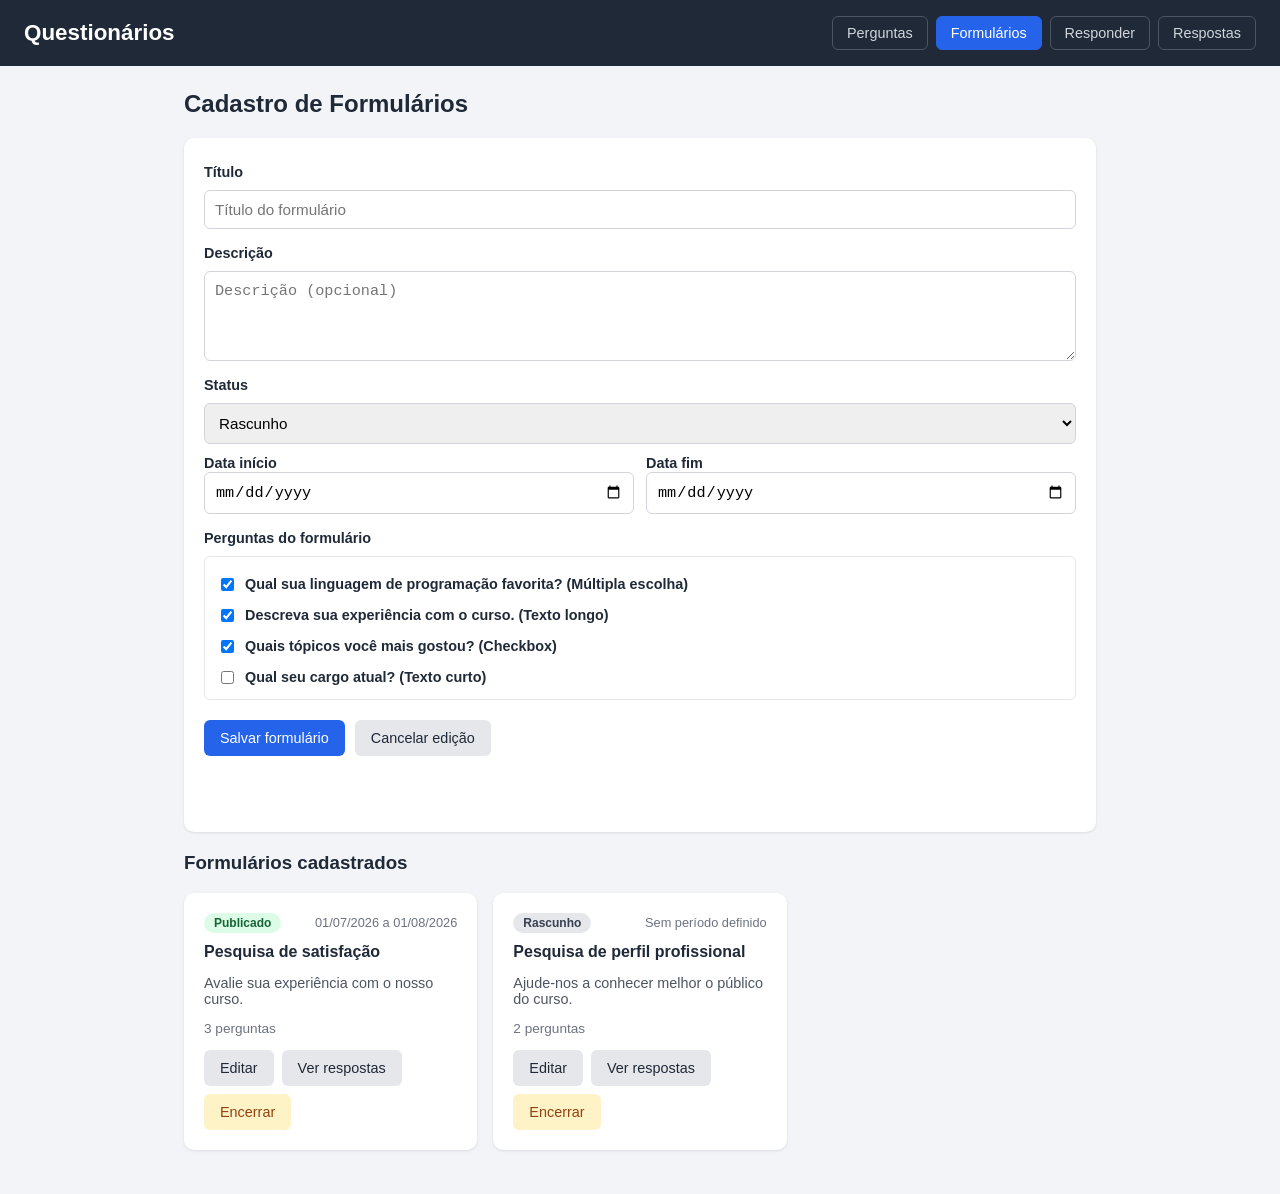
==== pages/formularios.html @ 93d02046 "Adicionando funcionalidades da página de perguntas" ====
<!DOCTYPE html>
<html lang="pt-br">
<head>
  <meta charset="UTF-8">
  <meta name="viewport" content="width=device-width, initial-scale=1.0">
  <title>Sistema de Cadastro de Questionários</title>
  <link rel="stylesheet" href="/style/style.css">
</head>
<body>

  <header class="topbar">
    <h1>Questionários</h1>
    <nav class="tabs">
      <a class="tab-btn" href="/pages/perguntas.html">Perguntas</a>
      <a class="tab-btn active" href="/pages/formularios.html">Formulários</a>
      <a class="tab-btn" href="/pages/responder.html">Responder</a>
      <a class="tab-btn" href="/pages/respostas.html">Respostas</a>
    </nav>
  </header>

  <main>

    <!-- ===================== PÁGINA: FORMULÁRIOS ===================== -->
    <section id="page-formularios" class="page active">
      <h2>Cadastro de Formulários</h2>

      <form id="form-formulario" class="card form-card">
        <input type="hidden" id="formulario-id">

        <label for="formulario-titulo">Título</label>
        <input type="text" id="formulario-titulo" placeholder="Título do formulário" required>

        <label for="formulario-descricao">Descrição</label>
        <textarea id="formulario-descricao" placeholder="Descrição (opcional)"></textarea>

        <label for="formulario-status">Status</label>
        <select id="formulario-status">
          <option value="rascunho">Rascunho</option>
          <option value="publicado">Publicado</option>
          <option value="encerrado">Encerrado</option>
        </select>

        <div class="grid-2">
          <div>
            <label for="formulario-data-inicio">Data início</label>
            <input type="date" id="formulario-data-inicio">
          </div>
          <div>
            <label for="formulario-data-fim">Data fim</label>
            <input type="date" id="formulario-data-fim">
          </div>
        </div>

        <label>Perguntas do formulário</label>
        <div id="lista-perguntas-checkbox" class="lista-perguntas-checkbox">
          <label class="checkbox-label">
            <input type="checkbox" class="formulario-pergunta-checkbox" value="1" checked>
            Qual sua linguagem de programação favorita? (Múltipla escolha)
          </label>
          <label class="checkbox-label">
            <input type="checkbox" class="formulario-pergunta-checkbox" value="2" checked>
            Descreva sua experiência com o curso. (Texto longo)
          </label>
          <label class="checkbox-label">
            <input type="checkbox" class="formulario-pergunta-checkbox" value="3" checked>
            Quais tópicos você mais gostou? (Checkbox)
          </label>
          <label class="checkbox-label">
            <input type="checkbox" class="formulario-pergunta-checkbox" value="4">
            Qual seu cargo atual? (Texto curto)
          </label>
        </div>

        <div class="form-actions">
          <button type="submit" class="btn btn-primary">Salvar formulário</button>
          <button type="button" id="btn-cancelar-formulario" class="btn btn-secondary">Cancelar edição</button>
        </div>
        <p id="formulario-erro" class="mensagem-erro"></p>
      </form>

      <h3>Formulários cadastrados</h3>
      <div id="lista-formularios" class="cards-grid">

        <article class="card formulario-card" data-id="1">
          <div class="card-header">
            <span class="badge badge-status badge-publicado">Publicado</span>
            <span class="formulario-periodo">01/07/2026 a 01/08/2026</span>
          </div>
          <h4 class="formulario-titulo">Pesquisa de satisfação</h4>
          <p class="formulario-descricao">Avalie sua experiência com o nosso curso.</p>
          <p class="formulario-qtd-perguntas">3 perguntas</p>
          <div class="card-actions">
            <button class="btn btn-secondary btn-editar-formulario">Editar</button>
            <button class="btn btn-secondary btn-ver-respostas">Ver respostas</button>
            <button class="btn btn-warning btn-encerrar-formulario">Encerrar</button>
          </div>
        </article>

        <article class="card formulario-card" data-id="2">
          <div class="card-header">
            <span class="badge badge-status badge-rascunho">Rascunho</span>
            <span class="formulario-periodo">Sem período definido</span>
          </div>
          <h4 class="formulario-titulo">Pesquisa de perfil profissional</h4>
          <p class="formulario-descricao">Ajude-nos a conhecer melhor o público do curso.</p>
          <p class="formulario-qtd-perguntas">2 perguntas</p>
          <div class="card-actions">
            <button class="btn btn-secondary btn-editar-formulario">Editar</button>
            <button class="btn btn-secondary btn-ver-respostas">Ver respostas</button>
            <button class="btn btn-warning btn-encerrar-formulario">Encerrar</button>
          </div>
        </article>

      </div>
    </section>

  </main>

  <script src="/js/formularios.js"></script>
</body>
</html>
---- style/style.css ----
* {
  box-sizing: border-box;
}

body {
  margin: 0;
  font-family: "Segoe UI", Arial, sans-serif;
  background-color: #f2f4f7;
  color: #1f2937;
}

a {
    text-decoration: none;
}

.topbar {
  background-color: #1f2937;
  color: #fff;
  padding: 16px 24px;
  display: flex;
  align-items: center;
  justify-content: space-between;
  flex-wrap: wrap;
  gap: 12px;
}

.topbar h1 {
  margin: 0;
  font-size: 1.4rem;
}

.tabs {
  display: flex;
  gap: 8px;
  flex-wrap: wrap;
}

.tab-btn {
  background: transparent;
  border: 1px solid #4b5563;
  color: #d1d5db;
  padding: 8px 14px;
  border-radius: 6px;
  cursor: pointer;
  font-size: 0.9rem;
}

.tab-btn:hover {
  background-color: #374151;
}

.tab-btn.active {
  background-color: #2563eb;
  border-color: #2563eb;
  color: #fff;
}

main {
  max-width: 960px;
  margin: 0 auto;
  padding: 24px;
}

.page {
  display: none;
}

.page.active {
  display: block;
}

h2 {
  margin-top: 0;
}

.card {
  background-color: #fff;
  border-radius: 10px;
  padding: 20px;
  margin-bottom: 20px;
  box-shadow: 0 1px 3px rgba(0, 0, 0, 0.1);
}

.form-card {
  display: flex;
  flex-direction: column;
  gap: 10px;
}

.form-card label {
  font-weight: 600;
  font-size: 0.9rem;
  margin-top: 6px;
}

.form-card input[type="text"],
.form-card input[type="email"],
.form-card input[type="date"],
.form-card select,
.form-card textarea {
  padding: 10px;
  border: 1px solid #d1d5db;
  border-radius: 6px;
  font-size: 0.95rem;
  width: 100%;
}

.form-card textarea {
  min-height: 90px;
  resize: vertical;
}

.checkbox-label,
.radio-label {
  display: flex;
  align-items: center;
  gap: 8px;
  font-weight: 400;
  margin-top: 4px;
}

.grid-2 {
  display: grid;
  grid-template-columns: 1fr 1fr;
  gap: 12px;
}

.alternativas-wrapper {
  border-top: 1px dashed #d1d5db;
  padding-top: 10px;
  margin-top: 10px;
}

.lista-alternativas {
  display: flex;
  flex-direction: column;
  gap: 8px;
  margin-bottom: 8px;
}

.alternativa-item {
  display: flex;
  gap: 8px;
}

.alternativa-item .alternativa-input {
  flex: 1;
  padding: 8px;
  border: 1px solid #d1d5db;
  border-radius: 6px;
}

.lista-perguntas-checkbox {
  display: flex;
  flex-direction: column;
  gap: 6px;
  border: 1px solid #e5e7eb;
  border-radius: 6px;
  padding: 12px;
}

.form-actions {
  display: flex;
  gap: 10px;
  margin-top: 10px;
}

.btn {
  border: none;
  border-radius: 6px;
  padding: 10px 16px;
  font-size: 0.9rem;
  cursor: pointer;
}

.btn-primary {
  background-color: #2563eb;
  color: #fff;
}

.btn-primary:hover {
  background-color: #1d4ed8;
}

.btn-secondary {
  background-color: #e5e7eb;
  color: #1f2937;
}

.btn-secondary:hover {
  background-color: #d1d5db;
}

.btn-danger {
  background-color: #fee2e2;
  color: #b91c1c;
}

.btn-danger:hover {
  background-color: #fecaca;
}

.btn-warning {
  background-color: #fef3c7;
  color: #92400e;
}

.btn-warning:hover {
  background-color: #fde68a;
}

.mensagem-erro {
  color: #b91c1c;
  font-size: 0.9rem;
  min-height: 1.2em;
}

.mensagem-sucesso {
  color: #15803d;
  font-size: 0.9rem;
  min-height: 1.2em;
}

.mensagem-info {
  color: #1d4ed8;
  font-size: 0.85rem;
  margin: 0;
}

.cards-grid {
  display: grid;
  grid-template-columns: repeat(auto-fill, minmax(260px, 1fr));
  gap: 16px;
}

.card-header {
  display: flex;
  justify-content: space-between;
  align-items: center;
  flex-wrap: wrap;
  gap: 6px;
  margin-bottom: 10px;
}

.badge {
  display: inline-block;
  font-size: 0.75rem;
  font-weight: 600;
  padding: 3px 10px;
  border-radius: 999px;
  background-color: #e0e7ff;
  color: #3730a3;
}

.badge-obrigatoria {
  background-color: #fee2e2;
  color: #b91c1c;
}

.badge-opcional {
  background-color: #e5e7eb;
  color: #374151;
}

.badge-status {
  text-transform: capitalize;
}

.badge-publicado {
  background-color: #dcfce7;
  color: #166534;
}

.badge-rascunho {
  background-color: #e5e7eb;
  color: #374151;
}

.badge-encerrado {
  background-color: #fee2e2;
  color: #b91c1c;
}

.pergunta-enunciado {
  font-weight: 600;
  margin: 6px 0;
}

.chips-list {
  list-style: none;
  display: flex;
  flex-wrap: wrap;
  gap: 6px;
  padding: 0;
  margin: 8px 0;
}

.chip {
  background-color: #f3f4f6;
  border: 1px solid #e5e7eb;
  border-radius: 6px;
  padding: 4px 10px;
  font-size: 0.85rem;
}

.card-actions {
  display: flex;
  gap: 8px;
  flex-wrap: wrap;
  margin-top: 12px;
}

.formulario-titulo {
  margin: 4px 0;
}

.formulario-descricao {
  color: #4b5563;
  font-size: 0.9rem;
}

.formulario-qtd-perguntas {
  font-size: 0.85rem;
  color: #6b7280;
}

.formulario-periodo {
  font-size: 0.8rem;
  color: #6b7280;
}

.formulario-cabecalho {
  margin-bottom: 10px;
}

.formulario-cabecalho p {
  color: #4b5563;
}

.perguntas-responder {
  display: flex;
  flex-direction: column;
  gap: 16px;
}

.pergunta-resposta-item {
  border: 1px solid #e5e7eb;
  border-radius: 8px;
  padding: 14px;
}

.pergunta-resposta-item legend {
  font-weight: 600;
  padding: 0 4px;
}

.pergunta-resposta-item input[type="text"],
.pergunta-resposta-item textarea {
  width: 100%;
  padding: 8px;
  border: 1px solid #d1d5db;
  border-radius: 6px;
  margin-top: 6px;
}

.obrigatoria-marcador {
  color: #b91c1c;
}

.resposta-nome {
  font-weight: 700;
}

.resposta-email {
  color: #6b7280;
  font-size: 0.85rem;
}

.resposta-data {
  font-size: 0.8rem;
  color: #6b7280;
  margin: 4px 0 10px;
}

.resposta-detalhes {
  list-style: none;
  padding: 0;
  margin: 0;
  display: flex;
  flex-direction: column;
  gap: 6px;
  font-size: 0.9rem;
}
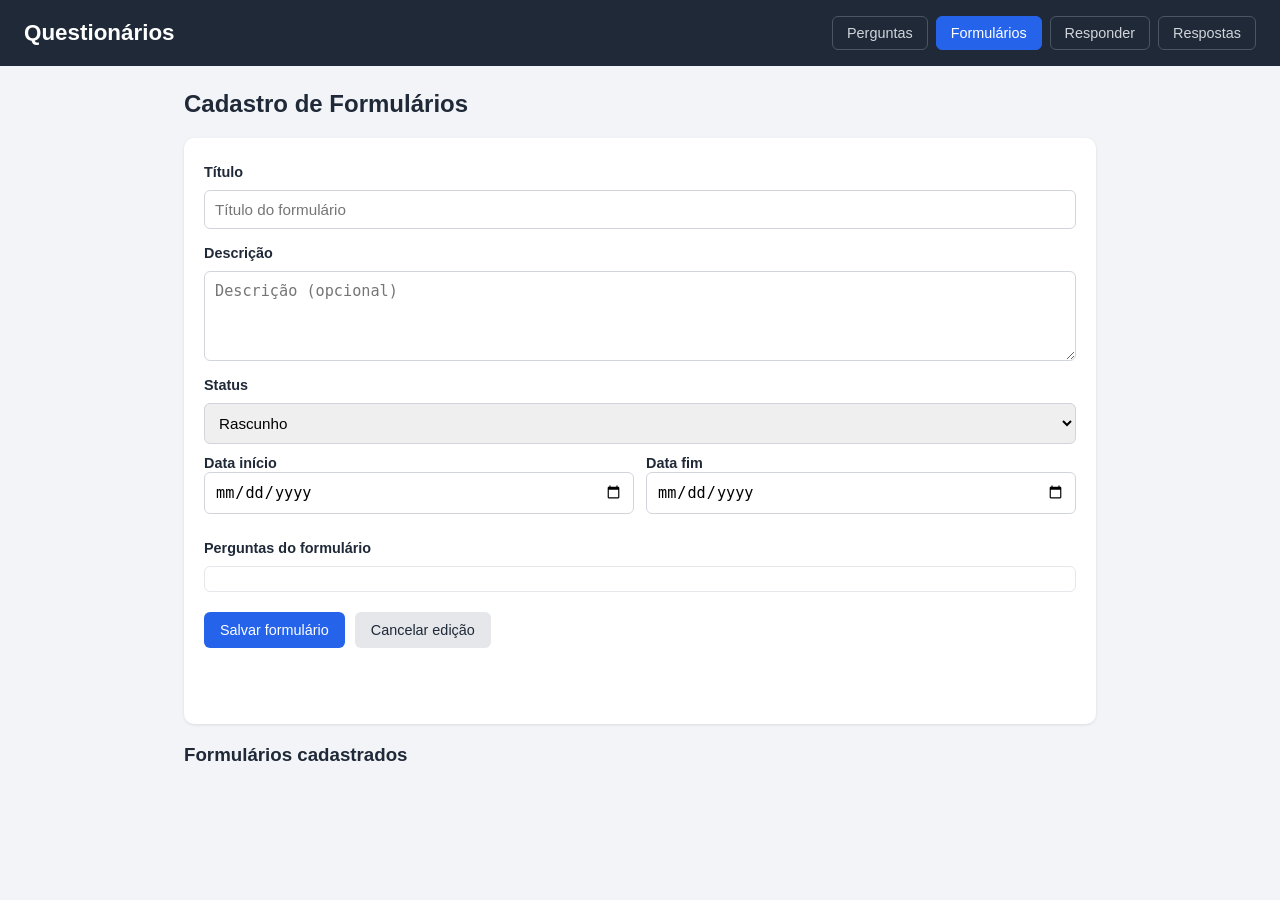
==== commit e7e5d297: "feat: adicionando a pagina de respostas e consertando alguns bugs" ====
--- a/pages/formularios.html
+++ b/pages/formularios.html
@@ -51,24 +51,10 @@
           </div>
         </div>
 
+        <p id="formulario-restricao-info" class="mensagem-info"></p>
+
         <label>Perguntas do formulário</label>
         <div id="lista-perguntas-checkbox" class="lista-perguntas-checkbox">
-          <label class="checkbox-label">
-            <input type="checkbox" class="formulario-pergunta-checkbox" value="1" checked>
-            Qual sua linguagem de programação favorita? (Múltipla escolha)
-          </label>
-          <label class="checkbox-label">
-            <input type="checkbox" class="formulario-pergunta-checkbox" value="2" checked>
-            Descreva sua experiência com o curso. (Texto longo)
-          </label>
-          <label class="checkbox-label">
-            <input type="checkbox" class="formulario-pergunta-checkbox" value="3" checked>
-            Quais tópicos você mais gostou? (Checkbox)
-          </label>
-          <label class="checkbox-label">
-            <input type="checkbox" class="formulario-pergunta-checkbox" value="4">
-            Qual seu cargo atual? (Texto curto)
-          </label>
         </div>
 
         <div class="form-actions">
